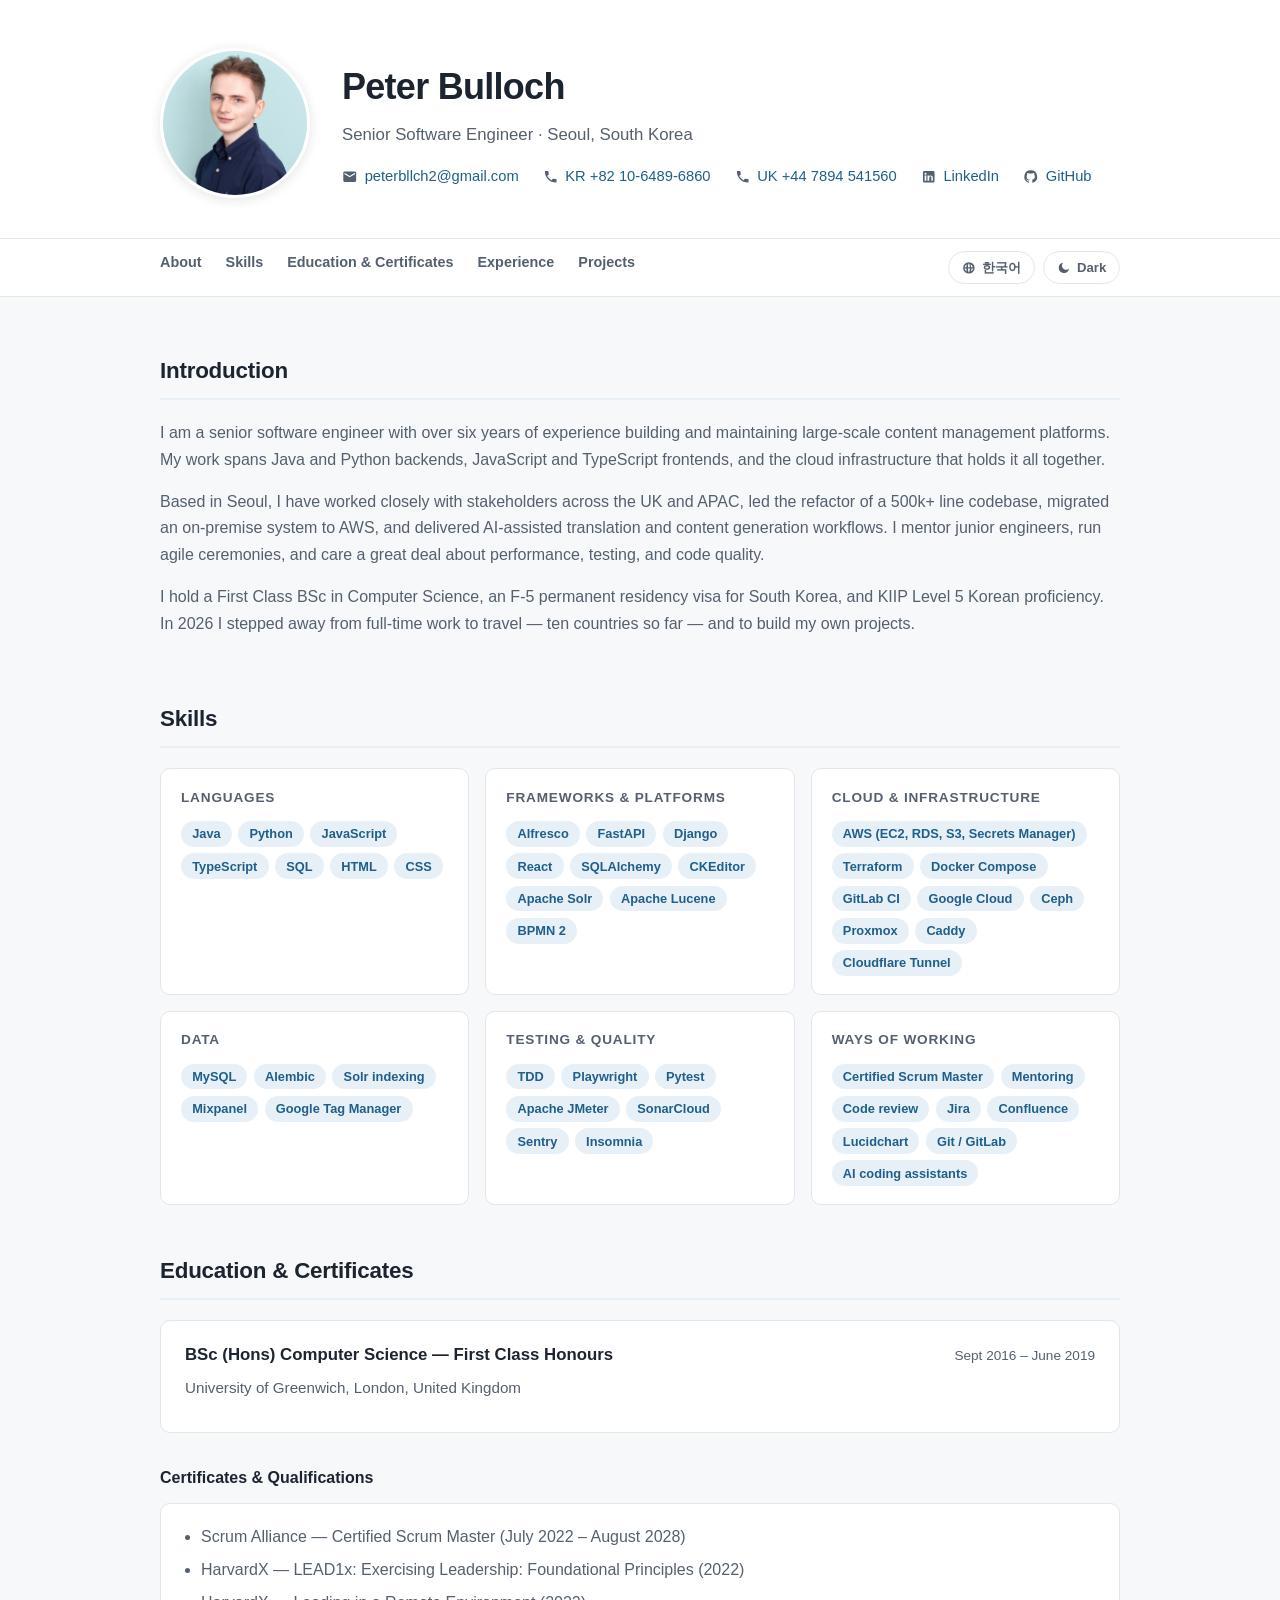
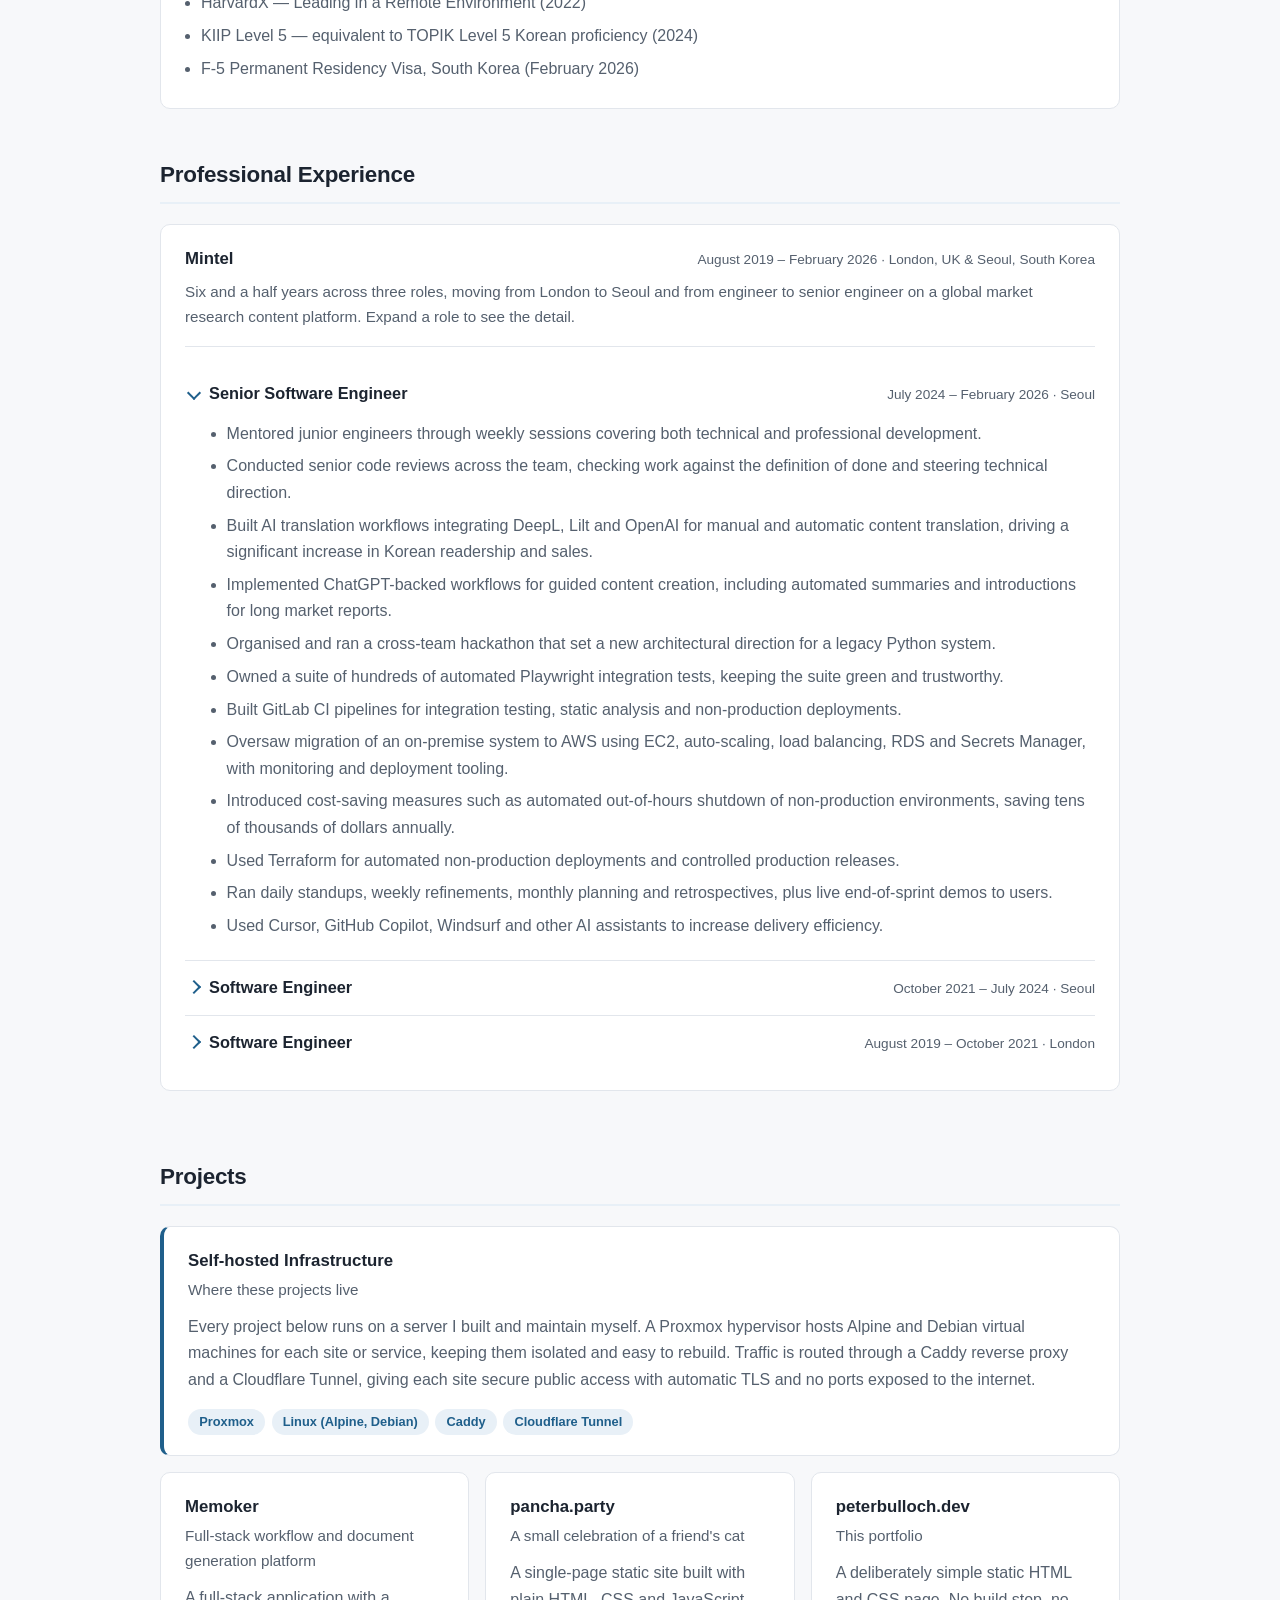
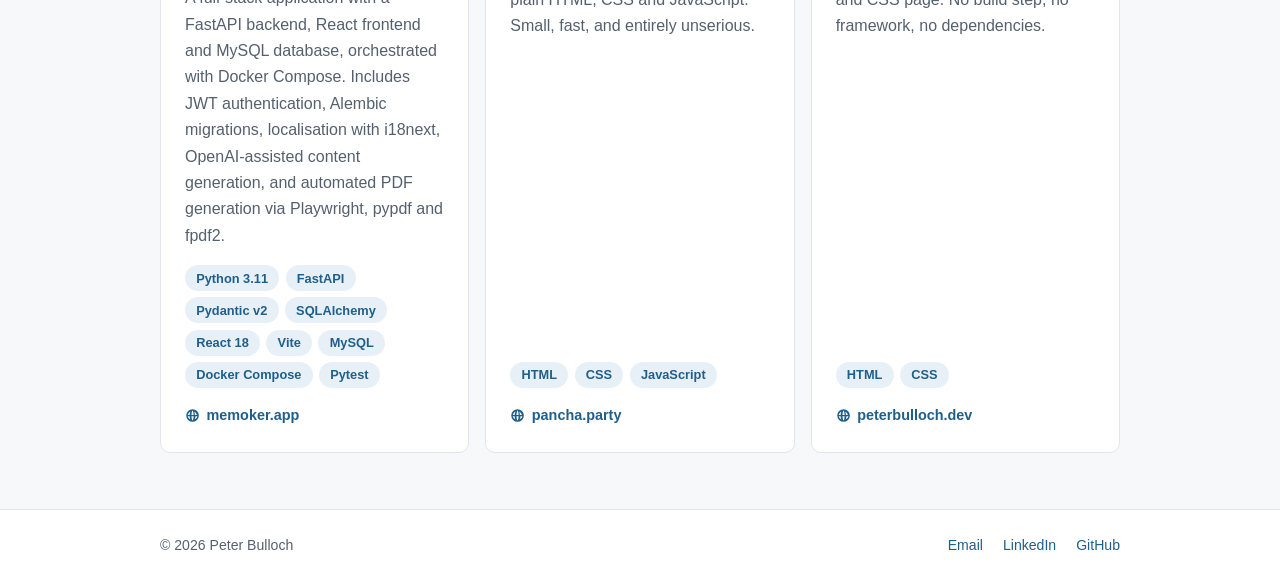
==== public/index.html @ 79b314f5 "Moved served files to public directory and changed deployment to only copy public files. Added readm" ====
<!DOCTYPE html>
<html lang="en">

<head>
    <meta charset="UTF-8">
    <meta name="viewport" content="width=device-width, initial-scale=1.0">
    <title data-i18n="meta.title">Peter Bulloch &mdash; Senior Software Engineer</title>
    <meta name="description"
        content="Portfolio of Peter Bulloch, Senior Software Engineer based in Seoul, South Korea.">
    <link rel="icon" href="favicon.svg" type="image/svg+xml">
    <link rel="apple-touch-icon" href="favicon.svg">
    <link rel="stylesheet" href="styles.css">
    <script>
        // Applied before first paint so the saved theme does not flash.
        (function () {
            var saved = null;
            try { saved = localStorage.getItem("theme"); } catch (e) { }
            var dark = saved ? saved === "dark" : window.matchMedia("(prefers-color-scheme: dark)").matches;
            document.documentElement.dataset.theme = dark ? "dark" : "light";
        })();
    </script>
</head>

<body>
    <header class="hero">
        <div class="container hero-inner">
            <img class="headshot" src="headshot.jpg" alt="Portrait of Peter Bulloch">
            <div class="hero-text">
                <h1 data-i18n="hero.name">Peter Bulloch</h1>
                <p class="tagline" data-i18n="hero.tagline">Senior Software Engineer &middot; Seoul, South Korea</p>
                <ul class="contact-list">
                    <li>
                        <svg viewBox="0 0 24 24" aria-hidden="true">
                            <path
                                d="M20 4H4a2 2 0 0 0-2 2v12a2 2 0 0 0 2 2h16a2 2 0 0 0 2-2V6a2 2 0 0 0-2-2zm0 4-8 5-8-5V6l8 5 8-5z" />
                        </svg>
                        <a href="mailto:peterbllch2@gmail.com">peterbllch2@gmail.com</a>
                    </li>
                    <li>
                        <svg viewBox="0 0 24 24" aria-hidden="true">
                            <path
                                d="M6.6 10.8a15.1 15.1 0 0 0 6.6 6.6l2.2-2.2a1 1 0 0 1 1-.25 11.4 11.4 0 0 0 3.6.58 1 1 0 0 1 1 1V20a1 1 0 0 1-1 1A17 17 0 0 1 3 4a1 1 0 0 1 1-1h3.5a1 1 0 0 1 1 1c0 1.25.2 2.46.57 3.6a1 1 0 0 1-.25 1z" />
                        </svg>
                        <a href="tel:+821064896860" data-i18n="hero.phoneKr">KR +82 10-6489-6860</a>
                    </li>
                    <li>
                        <svg viewBox="0 0 24 24" aria-hidden="true">
                            <path
                                d="M6.6 10.8a15.1 15.1 0 0 0 6.6 6.6l2.2-2.2a1 1 0 0 1 1-.25 11.4 11.4 0 0 0 3.6.58 1 1 0 0 1 1 1V20a1 1 0 0 1-1 1A17 17 0 0 1 3 4a1 1 0 0 1 1-1h3.5a1 1 0 0 1 1 1c0 1.25.2 2.46.57 3.6a1 1 0 0 1-.25 1z" />
                        </svg>
                        <a href="tel:+447894541560" data-i18n="hero.phoneUk">UK +44 7894 541560</a>
                    </li>
                    <li>
                        <svg viewBox="0 0 24 24" aria-hidden="true">
                            <path
                                d="M19 3A2 2 0 0 1 21 5v14a2 2 0 0 1-2 2H5a2 2 0 0 1-2-2V5a2 2 0 0 1 2-2zM8.34 18.34V9.99H5.66v8.35zM7 8.81a1.55 1.55 0 1 0 0-3.1 1.55 1.55 0 0 0 0 3.1zm11.34 9.53v-4.58c0-2.48-1.33-3.63-3.1-3.63a2.68 2.68 0 0 0-2.42 1.33V9.99h-2.68v8.35h2.68v-4.66c0-1.23.23-2.42 1.76-2.42 1.5 0 1.52 1.4 1.52 2.5v4.58z" />
                        </svg>
                        <a href="https://www.linkedin.com/in/peter-bulloch-82745a159" target="_blank"
                            rel="noopener noreferrer">LinkedIn</a>
                    </li>
                    <li>
                        <svg viewBox="0 0 24 24" aria-hidden="true">
                            <path
                                d="M12 2a10 10 0 0 0-3.16 19.49c.5.09.68-.22.68-.48v-1.7c-2.78.6-3.37-1.34-3.37-1.34-.45-1.16-1.11-1.47-1.11-1.47-.91-.62.07-.61.07-.61 1 .07 1.53 1.03 1.53 1.03.9 1.53 2.36 1.09 2.94.83.09-.65.35-1.09.63-1.34-2.22-.25-4.55-1.11-4.55-4.94 0-1.09.39-1.98 1.03-2.68-.1-.25-.45-1.27.1-2.64 0 0 .84-.27 2.75 1.02a9.5 9.5 0 0 1 5 0c1.91-1.29 2.75-1.02 2.75-1.02.55 1.37.2 2.39.1 2.64.64.7 1.03 1.59 1.03 2.68 0 3.84-2.34 4.68-4.57 4.93.36.31.68.92.68 1.85v2.74c0 .27.18.58.69.48A10 10 0 0 0 12 2z" />
                        </svg>
                        <a href="https://github.com/PeterBulloch" target="_blank" rel="noopener noreferrer">GitHub</a>
                    </li>
                </ul>
            </div>
        </div>
    </header>

    <nav class="nav">
        <div class="container">
            <a href="#about" data-i18n="nav.about">About</a>
            <a href="#skills" data-i18n="nav.skills">Skills</a>
            <a href="#education" data-i18n="nav.education">Education &amp; Certificates</a>
            <a href="#experience" data-i18n="nav.experience">Experience</a>
            <a href="#projects" data-i18n="nav.projects">Projects</a>
            <div class="nav-controls">
                <button type="button" id="lang-toggle" class="pill-button" aria-label="Switch language">
                    <svg viewBox="0 0 24 24" aria-hidden="true">
                        <path
                            d="M12 2a10 10 0 1 0 0 20 10 10 0 0 0 0-20zm6.9 9h-3.1a15.6 15.6 0 0 0-1.2-5.4A8 8 0 0 1 18.9 11zM12 4.1c.7 1 1.5 2.9 1.7 6.9h-3.4c.2-4 1-5.9 1.7-6.9zM4.3 13h3.1c.1 2.2.5 4 1.2 5.4A8 8 0 0 1 4.3 13zm3.1-2H4.3a8 8 0 0 1 4.3-5.4A15.6 15.6 0 0 0 7.4 11zM12 19.9c-.7-1-1.5-2.9-1.7-6.9h3.4c-.2 4-1 5.9-1.7 6.9zm3.4-1.5c.7-1.4 1.1-3.2 1.2-5.4h3.1a8 8 0 0 1-4.3 5.4z" />
                    </svg>
                    <span class="lang-label">한국어</span>
                </button>
                <button type="button" id="theme-toggle" class="pill-button" aria-label="Switch colour theme">
                    <svg class="icon-sun" viewBox="0 0 24 24" aria-hidden="true">
                        <path
                            d="M12 17a5 5 0 1 1 0-10 5 5 0 0 1 0 10zm0-14a1 1 0 0 1 1 1v1.5a1 1 0 0 1-2 0V4a1 1 0 0 1 1-1zm0 15.5a1 1 0 0 1 1 1V21a1 1 0 0 1-2 0v-1.5a1 1 0 0 1 1-1zM21 12a1 1 0 0 1-1 1h-1.5a1 1 0 0 1 0-2H20a1 1 0 0 1 1 1zM5.5 12a1 1 0 0 1-1 1H3a1 1 0 0 1 0-2h1.5a1 1 0 0 1 1 1zm12.73 6.23a1 1 0 0 1-1.41 0l-1.06-1.06a1 1 0 0 1 1.41-1.41l1.06 1.06a1 1 0 0 1 0 1.41zM8.24 8.24a1 1 0 0 1-1.41 0L5.77 7.18a1 1 0 0 1 1.41-1.41l1.06 1.06a1 1 0 0 1 0 1.41zm10-2.47a1 1 0 0 1 0 1.41L17.18 8.24a1 1 0 1 1-1.41-1.41l1.06-1.06a1 1 0 0 1 1.41 0zM8.24 15.76a1 1 0 0 1 0 1.41l-1.06 1.06a1 1 0 0 1-1.41-1.41l1.06-1.06a1 1 0 0 1 1.41 0z" />
                    </svg>
                    <svg class="icon-moon" viewBox="0 0 24 24" aria-hidden="true">
                        <path d="M21 13.2A9 9 0 1 1 10.8 3a7 7 0 0 0 10.2 10.2z" />
                    </svg>
                    <span class="theme-label">Dark</span>
                </button>
            </div>
        </div>
    </nav>

    <main class="container">
        <section id="about">
            <h2 data-i18n="about.heading">Introduction</h2>
            <p data-i18n="about.p1">
                I am a senior software engineer with over six years of experience building and maintaining
                large-scale content management platforms. My work spans Java and Python backends, JavaScript and
                TypeScript frontends, and the cloud infrastructure that holds it all together.
            </p>
            <p data-i18n="about.p2">
                Based in Seoul, I have worked closely with stakeholders across the UK and APAC, led the refactor of
                a 500k+ line codebase, migrated an on-premise system to AWS, and delivered AI-assisted translation
                and content generation workflows. I mentor junior engineers, run agile ceremonies, and care a great
                deal about performance, testing, and code quality.
            </p>
            <p data-i18n="about.p3">
                I hold a First Class BSc in Computer Science, an F-5 permanent residency visa for South Korea, and
                KIIP Level 5 Korean proficiency. In 2026 I stepped away from full-time work to travel &mdash; ten
                countries so far &mdash; and to build my own projects.
            </p>
        </section>

        <section id="skills">
            <h2 data-i18n="skills.heading">Skills</h2>
            <div class="skill-groups">
                <div class="skill-group">
                    <h3 data-i18n="skills.languages">Languages</h3>
                    <ul class="tags">
                        <li>Java</li>
                        <li>Python</li>
                        <li>JavaScript</li>
                        <li>TypeScript</li>
                        <li>SQL</li>
                        <li>HTML</li>
                        <li>CSS</li>
                    </ul>
                </div>
                <div class="skill-group">
                    <h3 data-i18n="skills.frameworks">Frameworks &amp; Platforms</h3>
                    <ul class="tags">
                        <li>Alfresco</li>
                        <li>FastAPI</li>
                        <li>Django</li>
                        <li>React</li>
                        <li>SQLAlchemy</li>
                        <li>CKEditor</li>
                        <li>Apache Solr</li>
                        <li>Apache Lucene</li>
                        <li>BPMN 2</li>
                    </ul>
                </div>
                <div class="skill-group">
                    <h3 data-i18n="skills.cloud">Cloud &amp; Infrastructure</h3>
                    <ul class="tags">
                        <li>AWS (EC2, RDS, S3, Secrets Manager)</li>
                        <li>Terraform</li>
                        <li>Docker Compose</li>
                        <li>GitLab CI</li>
                        <li>Google Cloud</li>
                        <li>Ceph</li>
                        <li>Proxmox</li>
                        <li>Caddy</li>
                        <li>Cloudflare Tunnel</li>
                    </ul>
                </div>
                <div class="skill-group">
                    <h3 data-i18n="skills.data">Data</h3>
                    <ul class="tags">
                        <li>MySQL</li>
                        <li>Alembic</li>
                        <li data-i18n="skills.tag.solr">Solr indexing</li>
                        <li>Mixpanel</li>
                        <li>Google Tag Manager</li>
                    </ul>
                </div>
                <div class="skill-group">
                    <h3 data-i18n="skills.testing">Testing &amp; Quality</h3>
                    <ul class="tags">
                        <li>TDD</li>
                        <li>Playwright</li>
                        <li>Pytest</li>
                        <li>Apache JMeter</li>
                        <li>SonarCloud</li>
                        <li>Sentry</li>
                        <li>Insomnia</li>
                    </ul>
                </div>
                <div class="skill-group">
                    <h3 data-i18n="skills.ways">Ways of Working</h3>
                    <ul class="tags">
                        <li data-i18n="skills.tag.csm">Certified Scrum Master</li>
                        <li data-i18n="skills.tag.mentoring">Mentoring</li>
                        <li data-i18n="skills.tag.review">Code review</li>
                        <li>Jira</li>
                        <li>Confluence</li>
                        <li>Lucidchart</li>
                        <li>Git / GitLab</li>
                        <li data-i18n="skills.tag.ai">AI coding assistants</li>
                    </ul>
                </div>
            </div>
        </section>

        <section id="education">
            <h2 data-i18n="edu.heading">Education &amp; Certificates</h2>

            <article class="entry">
                <header class="entry-header">
                    <h3 data-i18n="edu.degree">BSc (Hons) Computer Science &mdash; First Class Honours</h3>
                    <span class="meta" data-i18n="edu.dates">Sept 2016 &ndash; June 2019</span>
                </header>
                <p class="subtitle" data-i18n="edu.university">University of Greenwich, London, United Kingdom</p>
            </article>

            <h3 class="subhead" data-i18n="edu.certsHeading">Certificates &amp; Qualifications</h3>
            <ul class="bullets">
                <li data-i18n="edu.cert1">Scrum Alliance &mdash; Certified Scrum Master (July 2022 &ndash; August
                    2028)</li>
                <li data-i18n="edu.cert2">HarvardX &mdash; LEAD1x: Exercising Leadership: Foundational Principles
                    (2022)</li>
                <li data-i18n="edu.cert3">HarvardX &mdash; Leading in a Remote Environment (2022)</li>
                <li data-i18n="edu.cert4">KIIP Level 5 &mdash; equivalent to TOPIK Level 5 Korean proficiency (2024)
                </li>
                <li data-i18n="edu.cert5">F-5 Permanent Residency Visa, South Korea (February 2026)</li>
            </ul>
        </section>

        <section id="experience">
            <h2 data-i18n="exp.heading">Professional Experience</h2>

            <article class="entry company">
                <header class="entry-header">
                    <h3>Mintel</h3>
                    <span class="meta" data-i18n="exp.company.dates">August 2019 &ndash; February 2026 &middot;
                        London, UK &amp; Seoul, South Korea</span>
                </header>
                <p class="subtitle" data-i18n="exp.company.summary">Six and a half years across three roles, moving
                    from London to Seoul and from engineer to senior engineer on a global market research content
                    platform. Expand a role to see the detail.</p>

                <details class="role" open>
                    <summary>
                        <span class="role-title" data-i18n="exp.r1.title">Senior Software Engineer</span>
                        <span class="meta" data-i18n="exp.r1.dates">July 2024 &ndash; February 2026 &middot;
                            Seoul</span>
                    </summary>
                    <ul class="bullets">
                        <li data-i18n="exp.r1.b1">Mentored junior engineers through weekly sessions covering both
                            technical and professional development.</li>
                        <li data-i18n="exp.r1.b2">Conducted senior code reviews across the team, checking work
                            against the definition of done and steering technical direction.</li>
                        <li data-i18n="exp.r1.b3">Built AI translation workflows integrating DeepL, Lilt and OpenAI
                            for manual and automatic content translation, driving a significant increase in Korean
                            readership and sales.</li>
                        <li data-i18n="exp.r1.b4">Implemented ChatGPT-backed workflows for guided content creation,
                            including automated summaries and introductions for long market reports.</li>
                        <li data-i18n="exp.r1.b5">Organised and ran a cross-team hackathon that set a new
                            architectural direction for a legacy Python system.</li>
                        <li data-i18n="exp.r1.b6">Owned a suite of hundreds of automated Playwright integration
                            tests, keeping the suite green and trustworthy.</li>
                        <li data-i18n="exp.r1.b7">Built GitLab CI pipelines for integration testing, static analysis
                            and non-production deployments.</li>
                        <li data-i18n="exp.r1.b8">Oversaw migration of an on-premise system to AWS using EC2,
                            auto-scaling, load balancing, RDS and Secrets Manager, with monitoring and deployment
                            tooling.</li>
                        <li data-i18n="exp.r1.b9">Introduced cost-saving measures such as automated out-of-hours
                            shutdown of non-production environments, saving tens of thousands of dollars annually.
                        </li>
                        <li data-i18n="exp.r1.b10">Used Terraform for automated non-production deployments and
                            controlled production releases.</li>
                        <li data-i18n="exp.r1.b11">Ran daily standups, weekly refinements, monthly planning and
                            retrospectives, plus live end-of-sprint demos to users.</li>
                        <li data-i18n="exp.r1.b12">Used Cursor, GitHub Copilot, Windsurf and other AI assistants to
                            increase delivery efficiency.</li>
                    </ul>
                </details>

                <details class="role">
                    <summary>
                        <span class="role-title" data-i18n="exp.r2.title">Software Engineer</span>
                        <span class="meta" data-i18n="exp.r2.dates">October 2021 &ndash; July 2024 &middot;
                            Seoul</span>
                    </summary>
                    <ul class="bullets">
                        <li data-i18n="exp.r2.b1">Collaborated with stakeholders across APAC &mdash; Korea, Japan,
                            China, Malaysia, Singapore, India and more &mdash; to refine requirements.</li>
                        <li data-i18n="exp.r2.b2">Travelled to Tokyo to deliver in-person technical training to
                            users.</li>
                        <li data-i18n="exp.r2.b3">Led the refactor of a 500k+ line codebase into a new repository
                            and architecture, eliminating duplication and simplifying ongoing work.</li>
                        <li data-i18n="exp.r2.b4">Led the evaluation of WYSIWYG editing technology, comparing
                            alternatives and engaging vendors to support an executive decision on CKEditor.</li>
                        <li data-i18n="exp.r2.b5">Wrote unit tests for JavaScript and TypeScript library
                            integrations.</li>
                        <li data-i18n="exp.r2.b6">Delivered new editing workflows that moved report authoring from
                            Word documents taking months to a web-first process taking weeks.</li>
                        <li data-i18n="exp.r2.b7">Profiled and optimised system performance, cutting certain content
                            searches from 90+ seconds to around 3 seconds.</li>
                        <li data-i18n="exp.r2.b8">Built endpoint and load tests with Apache JMeter including
                            automated result checking.</li>
                        <li data-i18n="exp.r2.b9">Used Google Tag Manager and Mixpanel to track user behaviour and
                            prioritise workflow improvements.</li>
                        <li data-i18n="exp.r2.b10">Applied SonarCloud quality gates and TDD to prevent new bugs,
                            security issues and maintainability regressions.</li>
                        <li data-i18n="exp.r2.b11">Adopted a legacy Django system into the team: introduced
                            versioning and deployment scripts, upgraded dependencies to reduce vulnerabilities, and
                            fully mapped its workflows.</li>
                        <li data-i18n="exp.r2.b12">Exposed survey and consumer data to other teams so customers
                            could reach it through an AI chatbot.</li>
                        <li data-i18n="exp.r2.b13">Participated in recruitment across multiple teams, grading
                            technical tests and conducting interviews.</li>
                    </ul>
                </details>

                <details class="role">
                    <summary>
                        <span class="role-title" data-i18n="exp.r3.title">Software Engineer</span>
                        <span class="meta" data-i18n="exp.r3.dates">August 2019 &ndash; October 2021 &middot;
                            London</span>
                    </summary>
                    <ul class="bullets">
                        <li data-i18n="exp.r3.b1">Developed and maintained an Alfresco-based content management
                            system, adding features and workflows that improved the efficiency of producing market
                            reports.</li>
                        <li data-i18n="exp.r3.b2">Worked primarily in Java on the backend, with roughly 30% frontend
                            work in JavaScript, HTML and CSS, plus MySQL database development.</li>
                        <li data-i18n="exp.r3.b3">Indexed content and files with Solr and implemented search using
                            Apache Lucene.</li>
                        <li data-i18n="exp.r3.b4">Designed and implemented BPMN 2 workflows, documented in
                            Lucidchart and Confluence.</li>
                        <li data-i18n="exp.r3.b5">Gained experience with Ceph, Google Cloud and AWS S3 storage as
                            the platform evolved.</li>
                        <li data-i18n="exp.r3.b6">Reviewed colleagues' code in Fisheye against the definition of
                            ready and team coding standards.</li>
                        <li data-i18n="exp.r3.b7">Used Sentry to monitor, diagnose and fix live issues in end-user
                            browsers, improving system reliability.</li>
                        <li data-i18n="exp.r3.b8">Provided technical support to global users, triaging and resolving
                            issues in person and online.</li>
                    </ul>
                </details>
            </article>
        </section>

        <section id="projects">
            <h2 data-i18n="proj.heading">Projects</h2>

            <article class="card card-wide">
                <h3 data-i18n="proj.infra.title">Self-hosted Infrastructure</h3>
                <p class="subtitle" data-i18n="proj.infra.subtitle">Where these projects live</p>
                <p data-i18n="proj.infra.body">
                    Every project below runs on a server I built and maintain myself. A Proxmox hypervisor hosts
                    Alpine and Debian virtual machines for each site or service, keeping them isolated and easy to
                    rebuild. Traffic is routed through a Caddy reverse proxy and a Cloudflare Tunnel, giving each
                    site secure public access with automatic TLS and no ports exposed to the internet.
                </p>
                <ul class="tags">
                    <li>Proxmox</li>
                    <li>Linux (Alpine, Debian)</li>
                    <li>Caddy</li>
                    <li>Cloudflare Tunnel</li>
                </ul>
            </article>

            <div class="project-grid">
                <article class="card">
                    <h3>Memoker</h3>
                    <p class="subtitle" data-i18n="proj.memoker.subtitle">Full-stack workflow and document
                        generation platform</p>
                    <p data-i18n="proj.memoker.body">
                        A full-stack application with a FastAPI backend, React frontend and MySQL database,
                        orchestrated with Docker Compose. Includes JWT authentication, Alembic migrations,
                        localisation with i18next, OpenAI-assisted content generation, and automated PDF generation
                        via Playwright, pypdf and fpdf2.
                    </p>
                    <ul class="tags">
                        <li>Python 3.11</li>
                        <li>FastAPI</li>
                        <li>Pydantic v2</li>
                        <li>SQLAlchemy</li>
                        <li>React 18</li>
                        <li>Vite</li>
                        <li>MySQL</li>
                        <li>Docker Compose</li>
                        <li>Pytest</li>
                    </ul>
                    <p class="links">
                        <a href="https://memoker.app" target="_blank" rel="noopener noreferrer">
                            <svg viewBox="0 0 24 24" aria-hidden="true">
                                <path
                                    d="M12 2a10 10 0 1 0 0 20 10 10 0 0 0 0-20zm6.9 9h-3.1a15.6 15.6 0 0 0-1.2-5.4A8 8 0 0 1 18.9 11zM12 4.1c.7 1 1.5 2.9 1.7 6.9h-3.4c.2-4 1-5.9 1.7-6.9zM4.3 13h3.1c.1 2.2.5 4 1.2 5.4A8 8 0 0 1 4.3 13zm3.1-2H4.3a8 8 0 0 1 4.3-5.4A15.6 15.6 0 0 0 7.4 11zM12 19.9c-.7-1-1.5-2.9-1.7-6.9h3.4c-.2 4-1 5.9-1.7 6.9zm3.4-1.5c.7-1.4 1.1-3.2 1.2-5.4h3.1a8 8 0 0 1-4.3 5.4z" />
                            </svg>
                            memoker.app
                        </a>
                    </p>
                </article>

                <article class="card">
                    <h3>pancha.party</h3>
                    <p class="subtitle" data-i18n="proj.pancha.subtitle">A small celebration of a friend's cat</p>
                    <p data-i18n="proj.pancha.body">
                        A single-page static site built with plain HTML, CSS and JavaScript. Small, fast, and
                        entirely unserious.
                    </p>
                    <ul class="tags">
                        <li>HTML</li>
                        <li>CSS</li>
                        <li>JavaScript</li>
                    </ul>
                    <p class="links">
                        <a href="https://pancha.party" target="_blank" rel="noopener noreferrer">
                            <svg viewBox="0 0 24 24" aria-hidden="true">
                                <path
                                    d="M12 2a10 10 0 1 0 0 20 10 10 0 0 0 0-20zm6.9 9h-3.1a15.6 15.6 0 0 0-1.2-5.4A8 8 0 0 1 18.9 11zM12 4.1c.7 1 1.5 2.9 1.7 6.9h-3.4c.2-4 1-5.9 1.7-6.9zM4.3 13h3.1c.1 2.2.5 4 1.2 5.4A8 8 0 0 1 4.3 13zm3.1-2H4.3a8 8 0 0 1 4.3-5.4A15.6 15.6 0 0 0 7.4 11zM12 19.9c-.7-1-1.5-2.9-1.7-6.9h3.4c-.2 4-1 5.9-1.7 6.9zm3.4-1.5c.7-1.4 1.1-3.2 1.2-5.4h3.1a8 8 0 0 1-4.3 5.4z" />
                            </svg>
                            pancha.party
                        </a>
                    </p>
                </article>

                <article class="card">
                    <h3>peterbulloch.dev</h3>
                    <p class="subtitle" data-i18n="proj.site.subtitle">This portfolio</p>
                    <p data-i18n="proj.site.body">
                        A deliberately simple static HTML and CSS page. No build step, no framework, no
                        dependencies.
                    </p>
                    <ul class="tags">
                        <li>HTML</li>
                        <li>CSS</li>
                    </ul>
                    <p class="links">
                        <a href="https://peterbulloch.dev" target="_blank" rel="noopener noreferrer">
                            <svg viewBox="0 0 24 24" aria-hidden="true">
                                <path
                                    d="M12 2a10 10 0 1 0 0 20 10 10 0 0 0 0-20zm6.9 9h-3.1a15.6 15.6 0 0 0-1.2-5.4A8 8 0 0 1 18.9 11zM12 4.1c.7 1 1.5 2.9 1.7 6.9h-3.4c.2-4 1-5.9 1.7-6.9zM4.3 13h3.1c.1 2.2.5 4 1.2 5.4A8 8 0 0 1 4.3 13zm3.1-2H4.3a8 8 0 0 1 4.3-5.4A15.6 15.6 0 0 0 7.4 11zM12 19.9c-.7-1-1.5-2.9-1.7-6.9h3.4c-.2 4-1 5.9-1.7 6.9zm3.4-1.5c.7-1.4 1.1-3.2 1.2-5.4h3.1a8 8 0 0 1-4.3 5.4z" />
                            </svg>
                            peterbulloch.dev
                        </a>
                    </p>
                </article>
            </div>
        </section>
    </main>

    <footer class="footer">
        <div class="container">
            <p>&copy; 2026 Peter Bulloch</p>
            <p class="footer-links">
                <a href="mailto:peterbllch2@gmail.com" data-i18n="footer.email">Email</a>
                <a href="https://www.linkedin.com/in/peter-bulloch-82745a159" target="_blank"
                    rel="noopener noreferrer">LinkedIn</a>
                <a href="https://github.com/PeterBulloch" target="_blank" rel="noopener noreferrer">GitHub</a>
            </p>
        </div>
    </footer>

    <script src="translations.js"></script>
    <script>
        (function () {
            var root = document.documentElement;
            var themeButton = document.getElementById("theme-toggle");
            var themeLabel = themeButton.querySelector(".theme-label");
            var langButton = document.getElementById("lang-toggle");
            var langLabel = langButton.querySelector(".lang-label");

            var nodes = document.querySelectorAll("[data-i18n]");
            var english = {};
            nodes.forEach(function (node) {
                english[node.dataset.i18n] = node.textContent;
            });

            var lang = "en";
            try { lang = localStorage.getItem("lang") === "ko" ? "ko" : "en"; } catch (e) { }

            function dictionary() {
                return lang === "ko" ? translations.ko : null;
            }

            function renderTheme() {
                var dark = root.dataset.theme === "dark";
                var dict = dictionary();
                var key = dark ? "theme.light" : "theme.dark";
                themeLabel.textContent = (dict && dict[key]) || (dark ? "Light" : "Dark");
                themeButton.setAttribute("aria-pressed", String(dark));
            }

            function renderLang() {
                var dict = dictionary();
                root.lang = lang === "ko" ? "ko" : "en";
                nodes.forEach(function (node) {
                    var key = node.dataset.i18n;
                    node.textContent = (dict && dict[key]) || english[key];
                });
                langLabel.textContent = lang === "ko" ? "English" : "한국어";
                langButton.setAttribute("aria-pressed", String(lang === "ko"));
                renderTheme();
            }

            themeButton.addEventListener("click", function () {
                root.dataset.theme = root.dataset.theme === "dark" ? "light" : "dark";
                try { localStorage.setItem("theme", root.dataset.theme); } catch (e) { }
                renderTheme();
            });

            langButton.addEventListener("click", function () {
                lang = lang === "ko" ? "en" : "ko";
                try { localStorage.setItem("lang", lang); } catch (e) { }
                renderLang();
            });

            renderLang();
        })();
    </script>
</body>

</html>
---- public/styles.css ----
:root {
    --bg: #f7f8fa;
    --surface: #ffffff;
    --nav-bg: rgba(255, 255, 255, .95);
    --ink: #1c2430;
    --ink-soft: #55606e;
    --accent: #1f5f8b;
    --accent-soft: #e8f0f7;
    --line: #e2e6ec;
    --shadow: rgba(28, 36, 48, .12);
    --radius: 10px;
}

[data-theme="dark"] {
    --bg: #12161c;
    --surface: #1a2029;
    --nav-bg: rgba(26, 32, 41, .95);
    --ink: #e7ecf2;
    --ink-soft: #a3aebc;
    --accent: #6cb6e8;
    --accent-soft: #23303d;
    --line: #2b3542;
    --shadow: rgba(0, 0, 0, .45);
}

html {
    color-scheme: light;
}

[data-theme="dark"] {
    color-scheme: dark;
}

* {
    box-sizing: border-box;
}

html {
    scroll-behavior: smooth;
}

html[lang="ko"] body {
    word-break: keep-all;
}

body {
    margin: 0;
    background: var(--bg);
    color: var(--ink);
    font-family: "Segoe UI", -apple-system, BlinkMacSystemFont, Roboto, Helvetica, Arial, sans-serif;
    font-size: 16px;
    line-height: 1.65;
    transition: background-color .2s ease, color .2s ease;
}

.container {
    width: min(960px, 100% - 3rem);
    margin: 0 auto;
}

a {
    color: var(--accent);
    text-decoration: none;
}

a:hover {
    text-decoration: underline;
}

svg {
    width: 1.05em;
    height: 1.05em;
    fill: currentColor;
    flex-shrink: 0;
}

/* Hero */
.hero {
    background: var(--surface);
    border-bottom: 1px solid var(--line);
    padding: 3rem 0 2.5rem;
}

.hero-inner {
    display: flex;
    gap: 2rem;
    align-items: center;
    flex-wrap: wrap;
}

.headshot {
    width: 150px;
    height: 150px;
    border-radius: 50%;
    object-fit: cover;
    background: var(--accent-soft);
    border: 3px solid var(--surface);
    box-shadow: 0 2px 12px var(--shadow);
}

.hero-text h1 {
    margin: 0;
    font-size: 2.25rem;
    letter-spacing: -.02em;
}

.tagline {
    margin: .25rem 0 1rem;
    color: var(--ink-soft);
    font-size: 1.05rem;
}

.contact-list {
    list-style: none;
    margin: 0;
    padding: 0;
    display: flex;
    flex-wrap: wrap;
    gap: .4rem 1.5rem;
    font-size: .92rem;
}

.contact-list li {
    display: flex;
    align-items: center;
    gap: .45rem;
    color: var(--ink-soft);
}

/* Nav */
.nav {
    position: sticky;
    top: 0;
    z-index: 10;
    background: var(--nav-bg);
    border-bottom: 1px solid var(--line);
    backdrop-filter: blur(6px);
}

.nav .container {
    display: flex;
    flex-wrap: wrap;
    gap: 1.5rem;
    padding: .75rem 0;
    font-size: .9rem;
    font-weight: 600;
}

.nav a {
    color: var(--ink-soft);
}

.nav a:hover {
    color: var(--accent);
    text-decoration: none;
}

.nav-controls {
    margin-left: auto;
    display: flex;
    gap: .5rem;
}

.pill-button {
    display: inline-flex;
    align-items: center;
    gap: .4rem;
    padding: .3rem .8rem;
    border: 1px solid var(--line);
    border-radius: 999px;
    background: var(--surface);
    color: var(--ink-soft);
    font: inherit;
    font-size: .82rem;
    cursor: pointer;
}

.pill-button:hover {
    color: var(--accent);
    border-color: var(--accent);
}

.pill-button .icon-sun,
[data-theme="dark"] .pill-button .icon-moon {
    display: none;
}

[data-theme="dark"] .pill-button .icon-sun {
    display: block;
}

/* Sections */
main {
    padding: 1rem 0 3rem;
}

section {
    padding: 2.5rem 0 .5rem;
}

h2 {
    font-size: 1.4rem;
    margin: 0 0 1.25rem;
    padding-bottom: .5rem;
    border-bottom: 2px solid var(--accent-soft);
    letter-spacing: -.01em;
}

h3 {
    font-size: 1.05rem;
    margin: 0;
}

p {
    margin: 0 0 1rem;
    color: var(--ink-soft);
}

.subtitle {
    margin: .15rem 0 .75rem;
    font-size: .95rem;
    color: var(--ink-soft);
}

.subhead {
    margin: 2rem 0 .75rem;
    font-size: 1rem;
}

/* Entries */
.entry {
    background: var(--surface);
    border: 1px solid var(--line);
    border-radius: var(--radius);
    padding: 1.25rem 1.5rem;
    margin-bottom: 1.25rem;
}

.entry-header {
    display: flex;
    flex-wrap: wrap;
    justify-content: space-between;
    align-items: baseline;
    gap: .25rem 1rem;
    margin-bottom: .4rem;
}

.meta {
    font-size: .85rem;
    color: var(--ink-soft);
    min-width: 0;
    overflow-wrap: break-word;
}

.bullets {
    margin: .5rem 0 0;
    padding-left: 1.15rem;
    color: var(--ink-soft);
}

.bullets li {
    margin-bottom: .4rem;
}

#education .bullets {
    background: var(--surface);
    border: 1px solid var(--line);
    border-radius: var(--radius);
    padding: 1.25rem 1.5rem 1.25rem 2.5rem;
}

/* Expandable roles */
.company .subtitle {
    margin-bottom: 1.25rem;
    padding-bottom: 1rem;
    border-bottom: 1px solid var(--line);
}

.role {
    border-top: 1px solid var(--line);
}

.role:first-of-type {
    border-top: 0;
}

.role summary {
    display: flex;
    flex-wrap: wrap;
    justify-content: space-between;
    align-items: baseline;
    gap: .25rem 1rem;
    padding: .85rem 0 .85rem 1.5rem;
    position: relative;
    cursor: pointer;
    list-style: none;
}

.role summary::-webkit-details-marker {
    display: none;
}

.role summary::before {
    content: "";
    position: absolute;
    left: .25rem;
    top: 1.35rem;
    width: .5rem;
    height: .5rem;
    border-right: 2px solid var(--accent);
    border-bottom: 2px solid var(--accent);
    transform: rotate(-45deg);
    transition: transform .2s ease;
}

.role[open] summary::before {
    transform: rotate(45deg);
}

.role summary:hover .role-title {
    color: var(--accent);
}

.role-title {
    font-weight: 700;
    font-size: 1.02rem;
}

.role .bullets {
    margin: 0 0 1.25rem;
    padding-left: 2.6rem;
}

/* Tags */
.tags {
    list-style: none;
    display: flex;
    flex-wrap: wrap;
    gap: .4rem;
    margin: 0;
    padding: 0;
}

.tags li {
    background: var(--accent-soft);
    color: var(--accent);
    border-radius: 999px;
    padding: .15rem .7rem;
    font-size: .8rem;
    font-weight: 600;
}

.skill-groups {
    display: grid;
    grid-template-columns: repeat(auto-fit, minmax(260px, 1fr));
    gap: 1rem;
}

.skill-group {
    background: var(--surface);
    border: 1px solid var(--line);
    border-radius: var(--radius);
    padding: 1.1rem 1.25rem;
}

.skill-group h3 {
    font-size: .85rem;
    text-transform: uppercase;
    letter-spacing: .06em;
    color: var(--ink-soft);
    margin-bottom: .75rem;
}

/* Projects */
.project-grid {
    display: grid;
    grid-template-columns: repeat(auto-fit, minmax(300px, 1fr));
    gap: 1rem;
}

.card {
    background: var(--surface);
    border: 1px solid var(--line);
    border-radius: var(--radius);
    padding: 1.25rem 1.5rem;
    display: flex;
    flex-direction: column;
}

.card .tags {
    margin-top: auto;
}

.card-wide {
    margin-bottom: 1rem;
    border-left: 4px solid var(--accent);
}

.links {
    margin: 1rem 0 0;
}

.links a {
    display: inline-flex;
    align-items: center;
    gap: .4rem;
    font-weight: 600;
    font-size: .9rem;
}

/* Footer */
.footer {
    background: var(--surface);
    border-top: 1px solid var(--line);
    padding: 1.5rem 0;
    font-size: .88rem;
}

.footer .container {
    display: flex;
    flex-wrap: wrap;
    justify-content: space-between;
    gap: .5rem 1rem;
}

.footer p {
    margin: 0;
}

.footer-links {
    display: flex;
    gap: 1.25rem;
}

@media (max-width: 600px) {
    .hero {
        padding: 2rem 0;
    }

    .hero-inner {
        gap: 1.25rem;
    }

    .headshot {
        width: 110px;
        height: 110px;
    }

    .hero-text h1 {
        font-size: 1.75rem;
    }

    .nav .container {
        gap: 1rem;
        font-size: .82rem;
    }
}

@media print {
    .nav {
        display: none;
    }

    html {
        --bg: #fff;
        --surface: #fff;
        --ink: #000;
        --ink-soft: #333;
        --accent: #1f5f8b;
        --accent-soft: #eee;
        --line: #ccc;
    }

    body {
        background: #fff;
    }
}
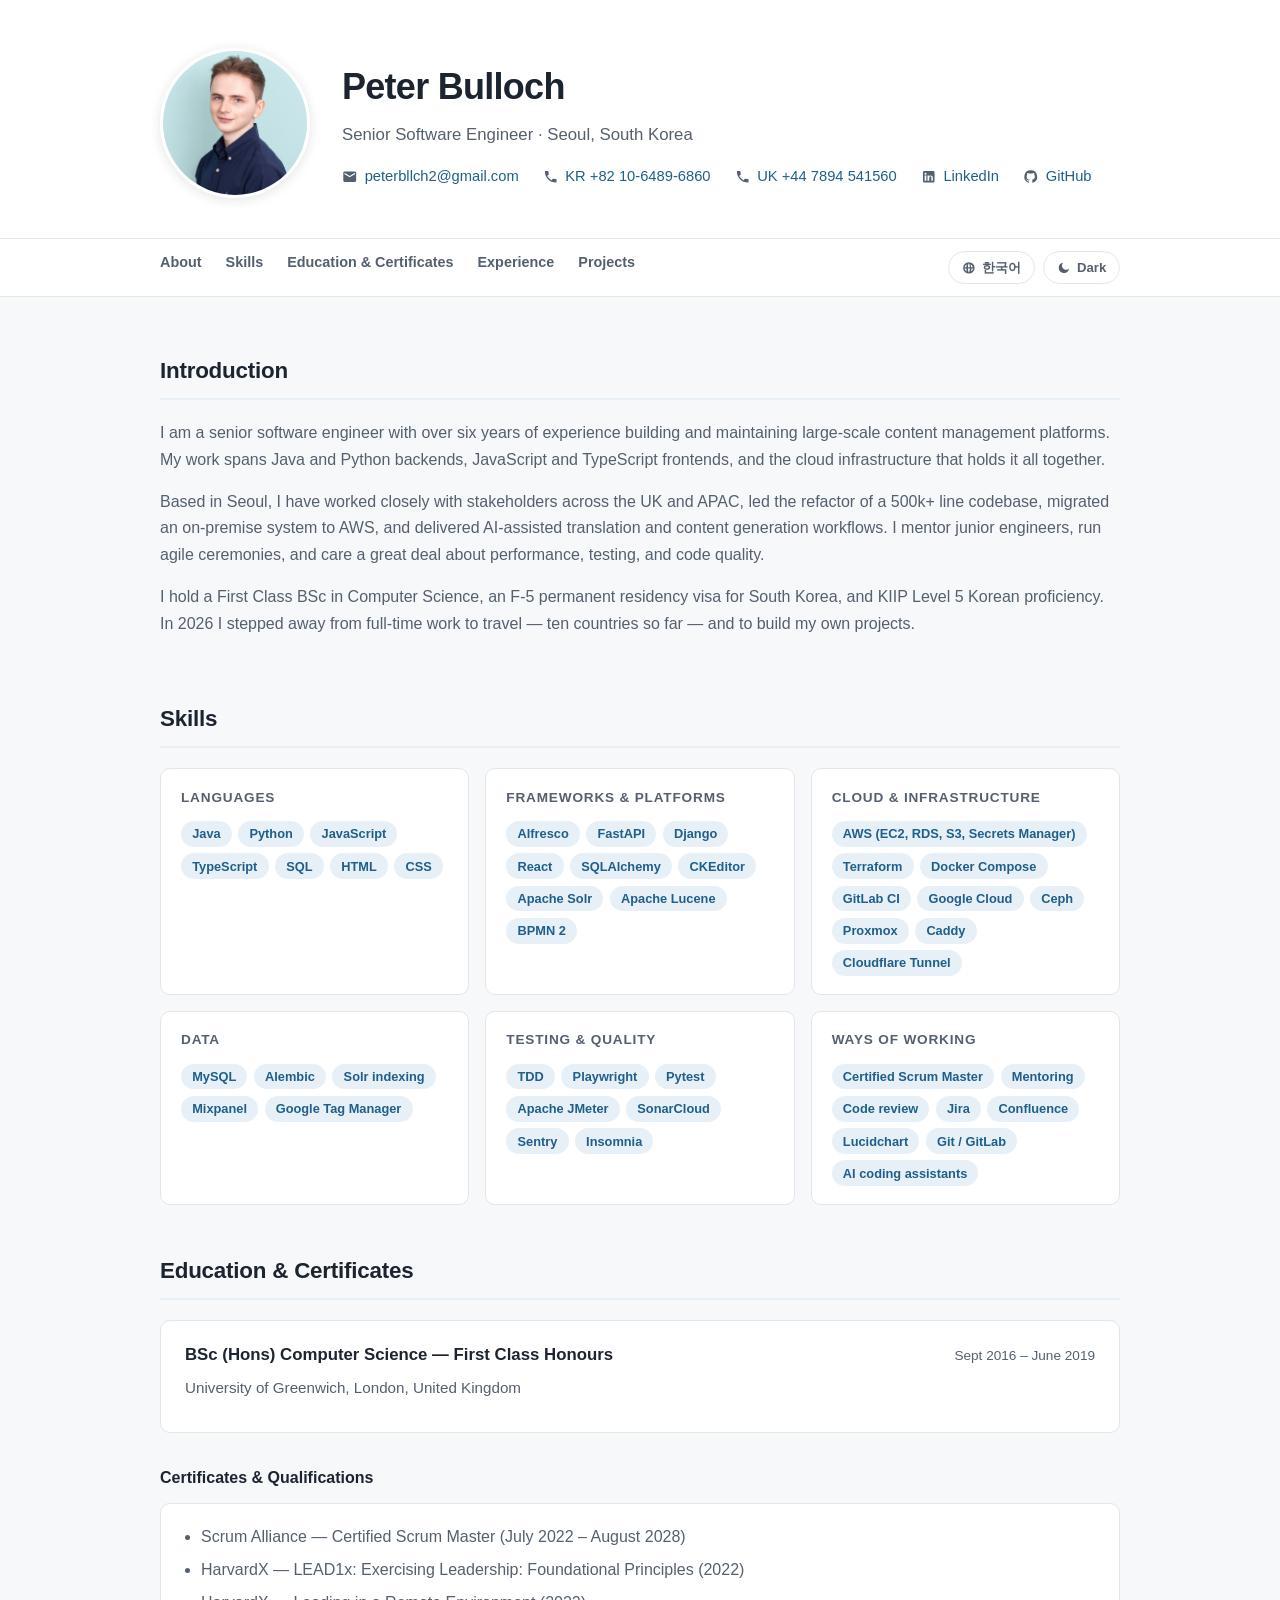
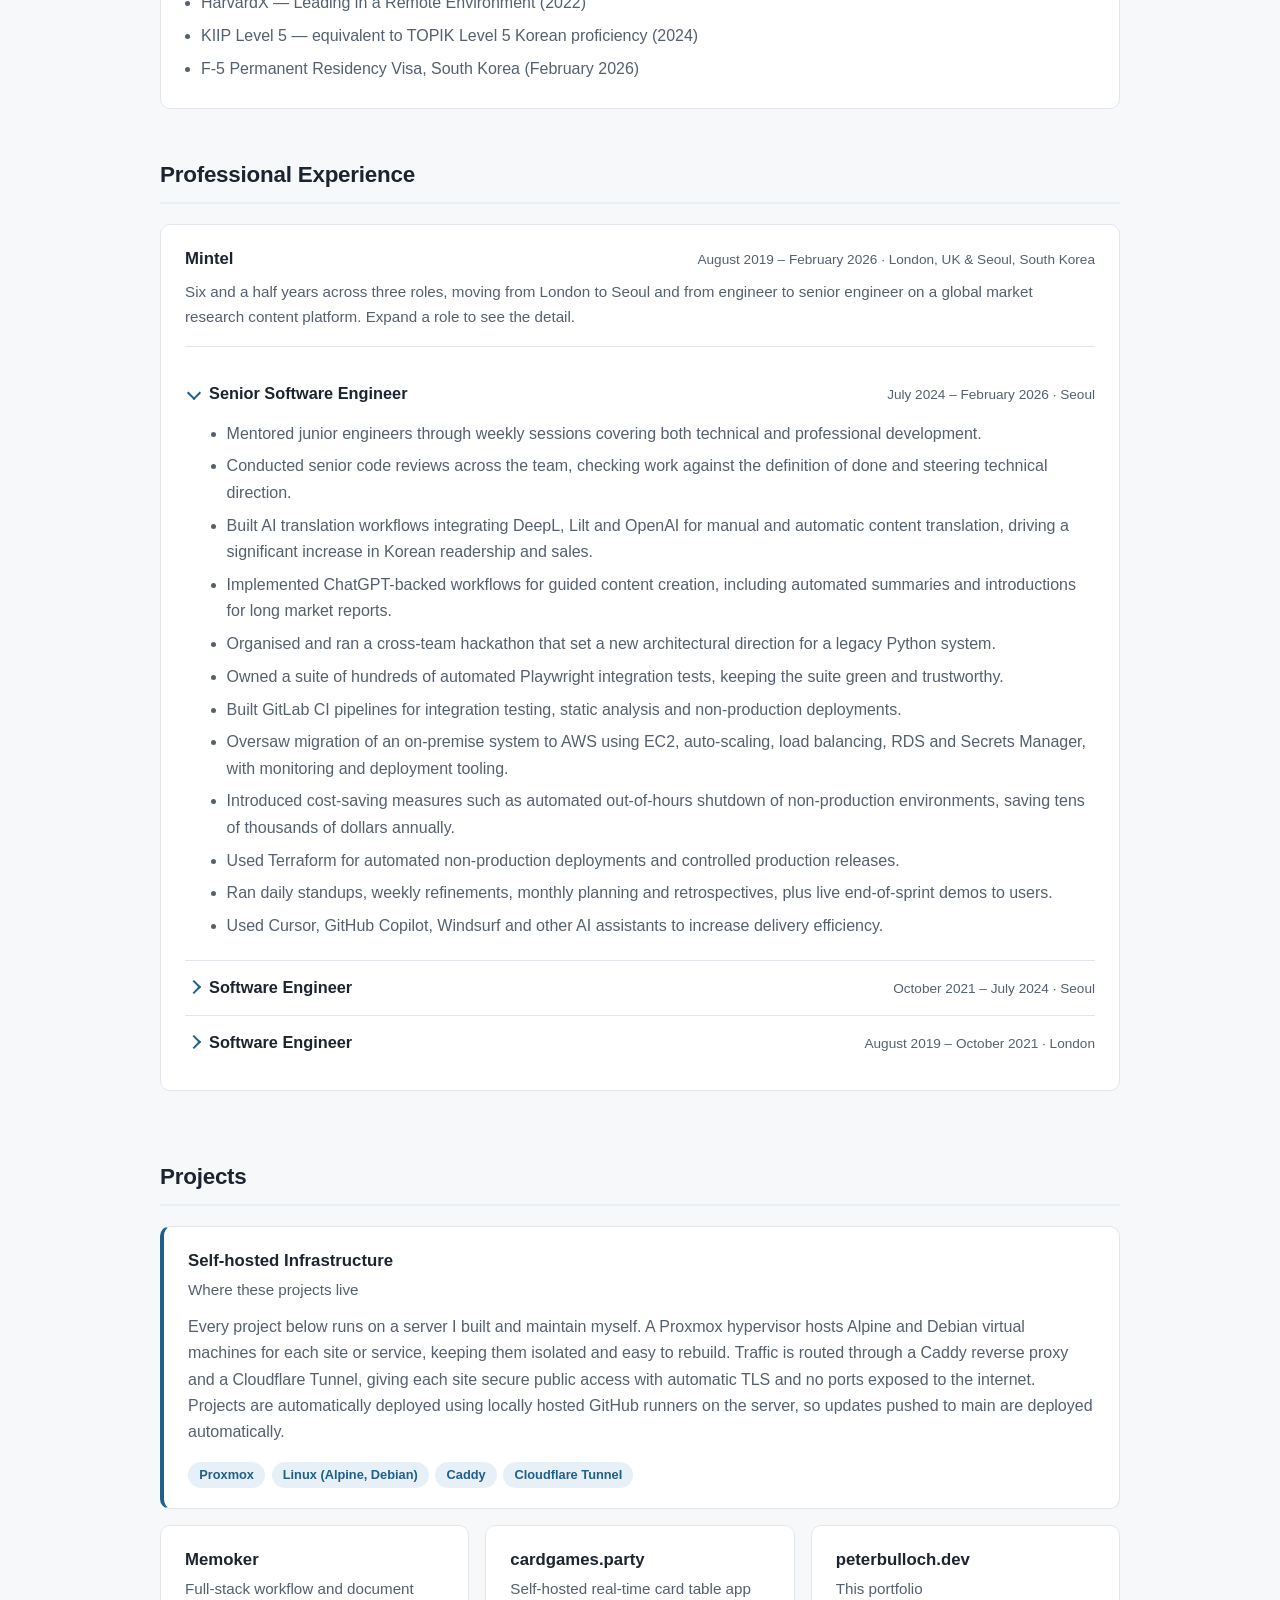
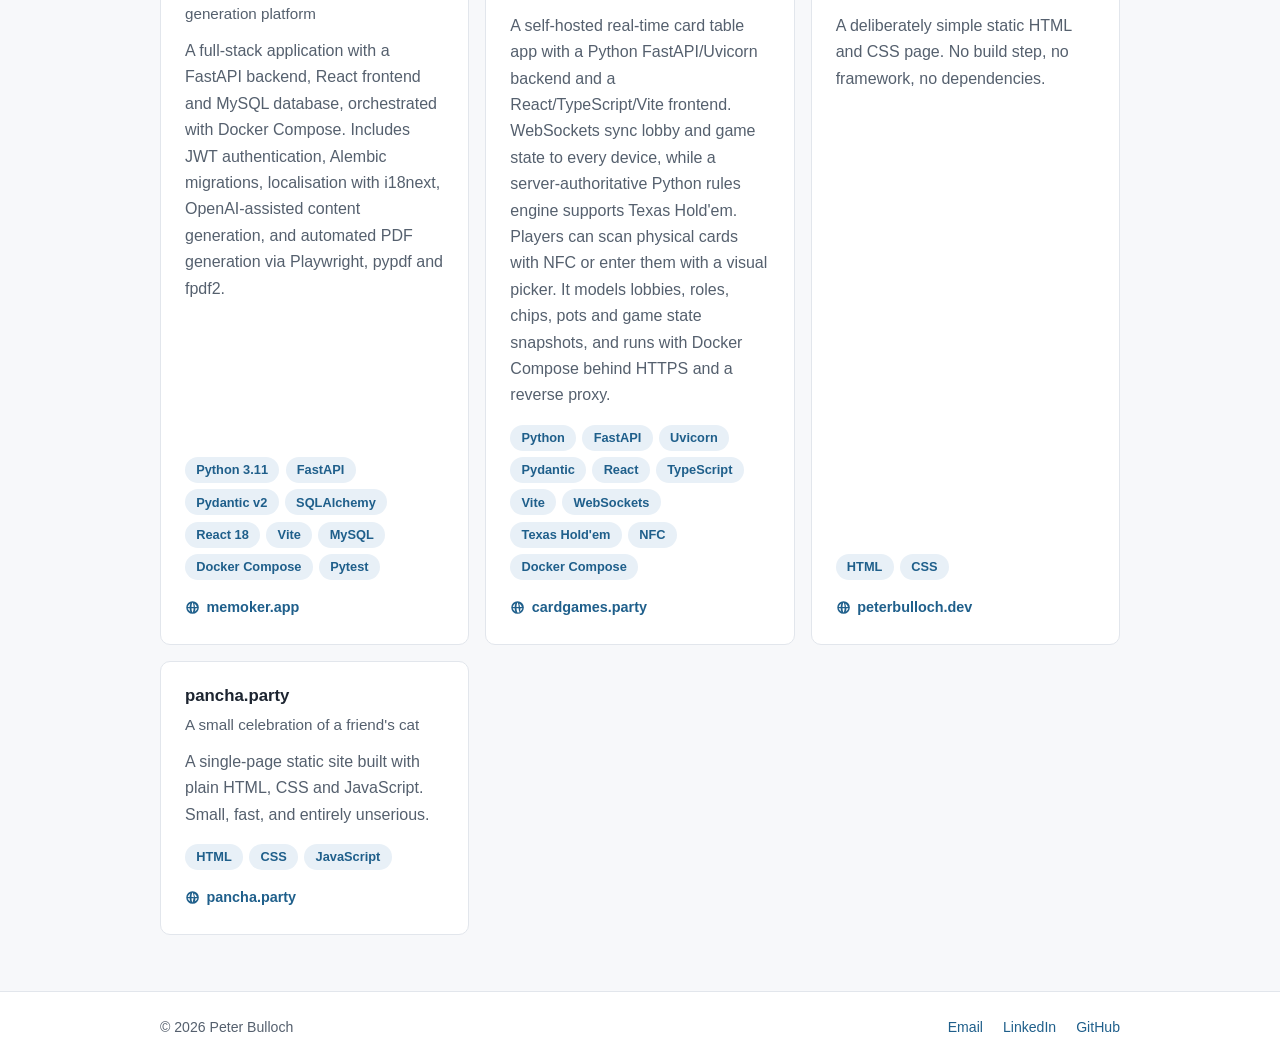
==== commit b6ad9bba: "Update project descriptions and add automatic deployment details" ====
--- a/public/index.html
+++ b/public/index.html
@@ -351,7 +351,9 @@
                     Every project below runs on a server I built and maintain myself. A Proxmox hypervisor hosts
                     Alpine and Debian virtual machines for each site or service, keeping them isolated and easy to
                     rebuild. Traffic is routed through a Caddy reverse proxy and a Cloudflare Tunnel, giving each
-                    site secure public access with automatic TLS and no ports exposed to the internet.
+                    site secure public access with automatic TLS and no ports exposed to the internet. Projects are
+                    automatically deployed using locally hosted GitHub runners on the server, so updates pushed to
+                    main are deployed automatically.
                 </p>
                 <ul class="tags">
                     <li>Proxmox</li>
@@ -395,24 +397,35 @@
                 </article>
 
                 <article class="card">
-                    <h3>pancha.party</h3>
-                    <p class="subtitle" data-i18n="proj.pancha.subtitle">A small celebration of a friend's cat</p>
-                    <p data-i18n="proj.pancha.body">
-                        A single-page static site built with plain HTML, CSS and JavaScript. Small, fast, and
-                        entirely unserious.
-                    </p>
-                    <ul class="tags">
-                        <li>HTML</li>
-                        <li>CSS</li>
-                        <li>JavaScript</li>
+                    <h3>cardgames.party</h3>
+                    <p class="subtitle" data-i18n="proj.cardgames.subtitle">Self-hosted real-time card table app</p>
+                    <p data-i18n="proj.cardgames.body">
+                        A self-hosted real-time card table app with a Python FastAPI/Uvicorn backend and a
+                        React/TypeScript/Vite frontend. WebSockets sync lobby and game state to every device, while a
+                        server-authoritative Python rules engine supports Texas Hold'em. Players can scan physical
+                        cards with NFC or enter them with a visual picker. It models lobbies, roles, chips, pots and
+                        game state snapshots, and runs with Docker Compose behind HTTPS and a reverse proxy.
+                    </p>
+                    <ul class="tags">
+                        <li>Python</li>
+                        <li>FastAPI</li>
+                        <li>Uvicorn</li>
+                        <li>Pydantic</li>
+                        <li>React</li>
+                        <li>TypeScript</li>
+                        <li>Vite</li>
+                        <li>WebSockets</li>
+                        <li>Texas Hold'em</li>
+                        <li>NFC</li>
+                        <li>Docker Compose</li>
                     </ul>
                     <p class="links">
-                        <a href="https://pancha.party" target="_blank" rel="noopener noreferrer">
+                        <a href="https://cardgames.party" target="_blank" rel="noopener noreferrer">
                             <svg viewBox="0 0 24 24" aria-hidden="true">
                                 <path
-                                    d="M12 2a10 10 0 1 0 0 20 10 10 0 0 0 0-20zm6.9 9h-3.1a15.6 15.6 0 0 0-1.2-5.4A8 8 0 0 1 18.9 11zM12 4.1c.7 1 1.5 2.9 1.7 6.9h-3.4c.2-4 1-5.9 1.7-6.9zM4.3 13h3.1c.1 2.2.5 4 1.2 5.4A8 8 0 0 1 4.3 13zm3.1-2H4.3a8 8 0 0 1 4.3-5.4A15.6 15.6 0 0 0 7.4 11zM12 19.9c-.7-1-1.5-2.9-1.7-6.9h3.4c-.2 4-1 5.9-1.7 6.9zm3.4-1.5c.7-1.4 1.1-3.2 1.2-5.4h3.1a8 8 0 0 1-4.3 5.4z" />
+                                    d="M12 2a10 10 0 1 0 0 20 10 10 0 0 0 0-20zm6.9 9h-3.1a15.6 15.6 0 0 0-1.2-5.4A8 8 0 0 1 18.9 11zM12 4.1c.7 1 1.5 2.9 1.7 6.9h-3.4c.2-4 1-5.9 1.7-6.9zM4.3 13h3.1c.1 2.2.5 4 1.2 5.4A8 8 0 0 1 4.3 13zm3.1-2H4.3a8 8 0 0 1 4.3-5.4A15.6 15.6 0 0 0 7.4 11zM12 19.9c-.7-1-1.5-2.9-1.7-6.9h3.4c.2 4 1 5.9 1.7 6.9zm3.4-1.5c.7-1.4 1.1-3.2 1.2-5.4h3.1a8 8 0 0 1-4.3 5.4z" />
                             </svg>
-                            pancha.party
+                            cardgames.party
                         </a>
                     </p>
                 </article>
@@ -435,6 +448,29 @@
                                     d="M12 2a10 10 0 1 0 0 20 10 10 0 0 0 0-20zm6.9 9h-3.1a15.6 15.6 0 0 0-1.2-5.4A8 8 0 0 1 18.9 11zM12 4.1c.7 1 1.5 2.9 1.7 6.9h-3.4c.2-4 1-5.9 1.7-6.9zM4.3 13h3.1c.1 2.2.5 4 1.2 5.4A8 8 0 0 1 4.3 13zm3.1-2H4.3a8 8 0 0 1 4.3-5.4A15.6 15.6 0 0 0 7.4 11zM12 19.9c-.7-1-1.5-2.9-1.7-6.9h3.4c-.2 4-1 5.9-1.7 6.9zm3.4-1.5c.7-1.4 1.1-3.2 1.2-5.4h3.1a8 8 0 0 1-4.3 5.4z" />
                             </svg>
                             peterbulloch.dev
+                        </a>
+                    </p>
+                </article>
+
+                <article class="card">
+                    <h3>pancha.party</h3>
+                    <p class="subtitle" data-i18n="proj.pancha.subtitle">A small celebration of a friend's cat</p>
+                    <p data-i18n="proj.pancha.body">
+                        A single-page static site built with plain HTML, CSS and JavaScript. Small, fast, and
+                        entirely unserious.
+                    </p>
+                    <ul class="tags">
+                        <li>HTML</li>
+                        <li>CSS</li>
+                        <li>JavaScript</li>
+                    </ul>
+                    <p class="links">
+                        <a href="https://pancha.party" target="_blank" rel="noopener noreferrer">
+                            <svg viewBox="0 0 24 24" aria-hidden="true">
+                                <path
+                                    d="M12 2a10 10 0 1 0 0 20 10 10 0 0 0 0-20zm6.9 9h-3.1a15.6 15.6 0 0 0-1.2-5.4A8 8 0 0 1 18.9 11zM12 4.1c.7 1 1.5 2.9 1.7 6.9h-3.4c.2-4 1-5.9 1.7-6.9zM4.3 13h3.1c.1 2.2.5 4 1.2 5.4A8 8 0 0 1 4.3 13zm3.1-2H4.3a8 8 0 0 1 4.3-5.4A15.6 15.6 0 0 0 7.4 11zM12 19.9c-.7-1-1.5-2.9-1.7-6.9h3.4c.2-4 1-5.9 1.7-6.9zm3.4-1.5c.7-1.4 1.1-3.2 1.2-5.4h3.1a8 8 0 0 1-4.3 5.4z" />
+                            </svg>
+                            pancha.party
                         </a>
                     </p>
                 </article>
